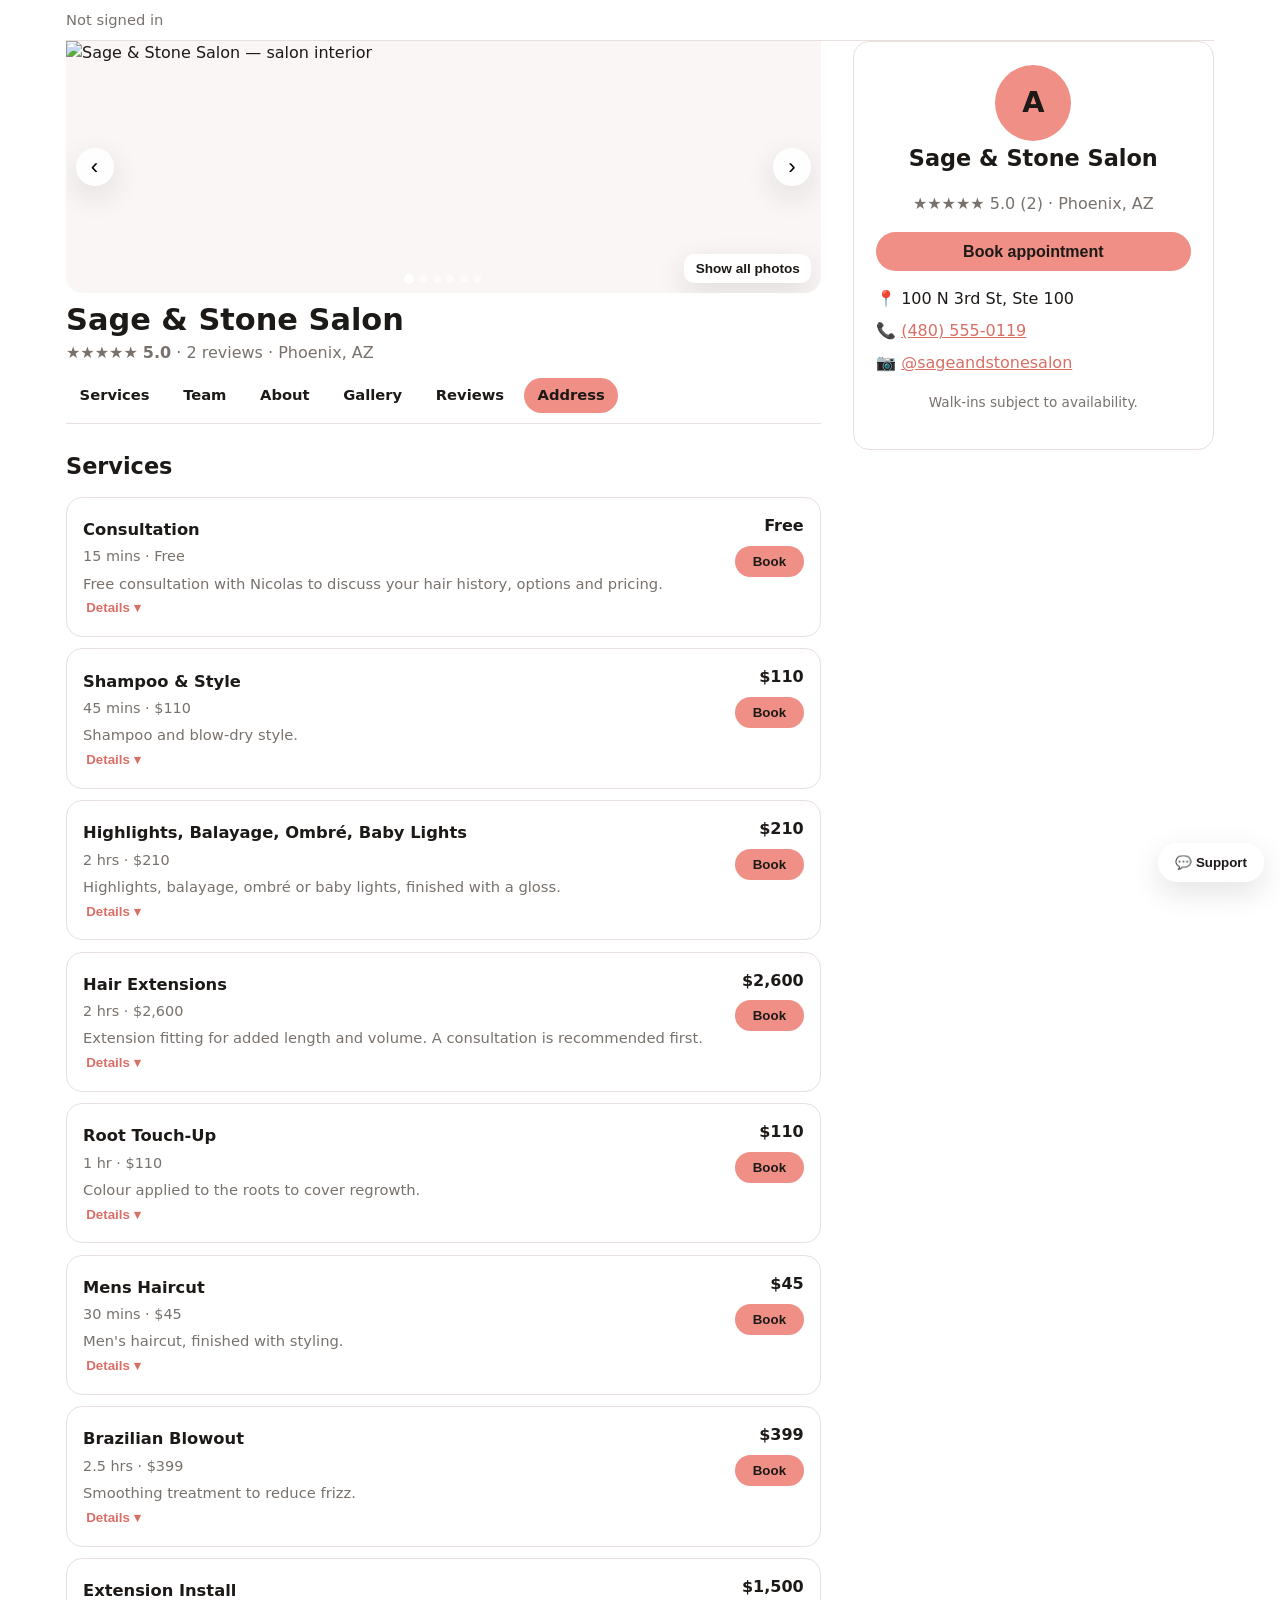
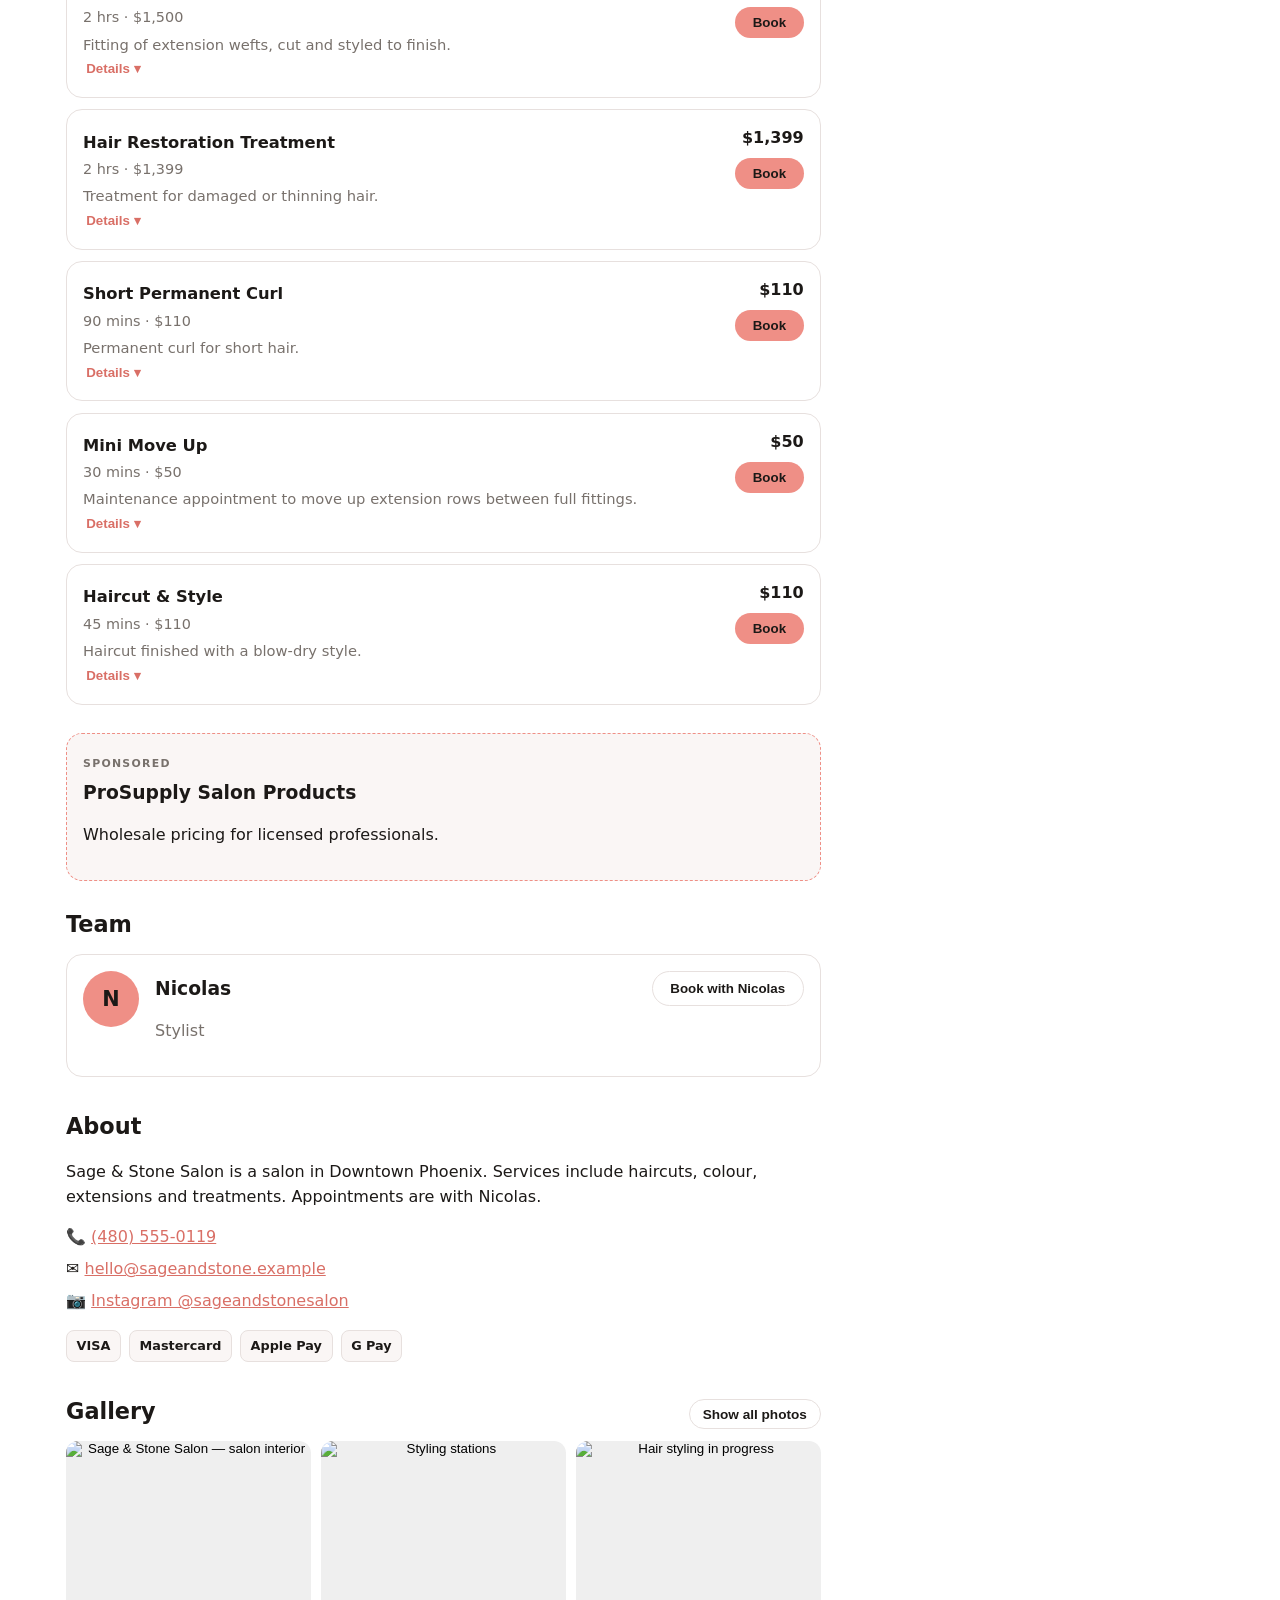
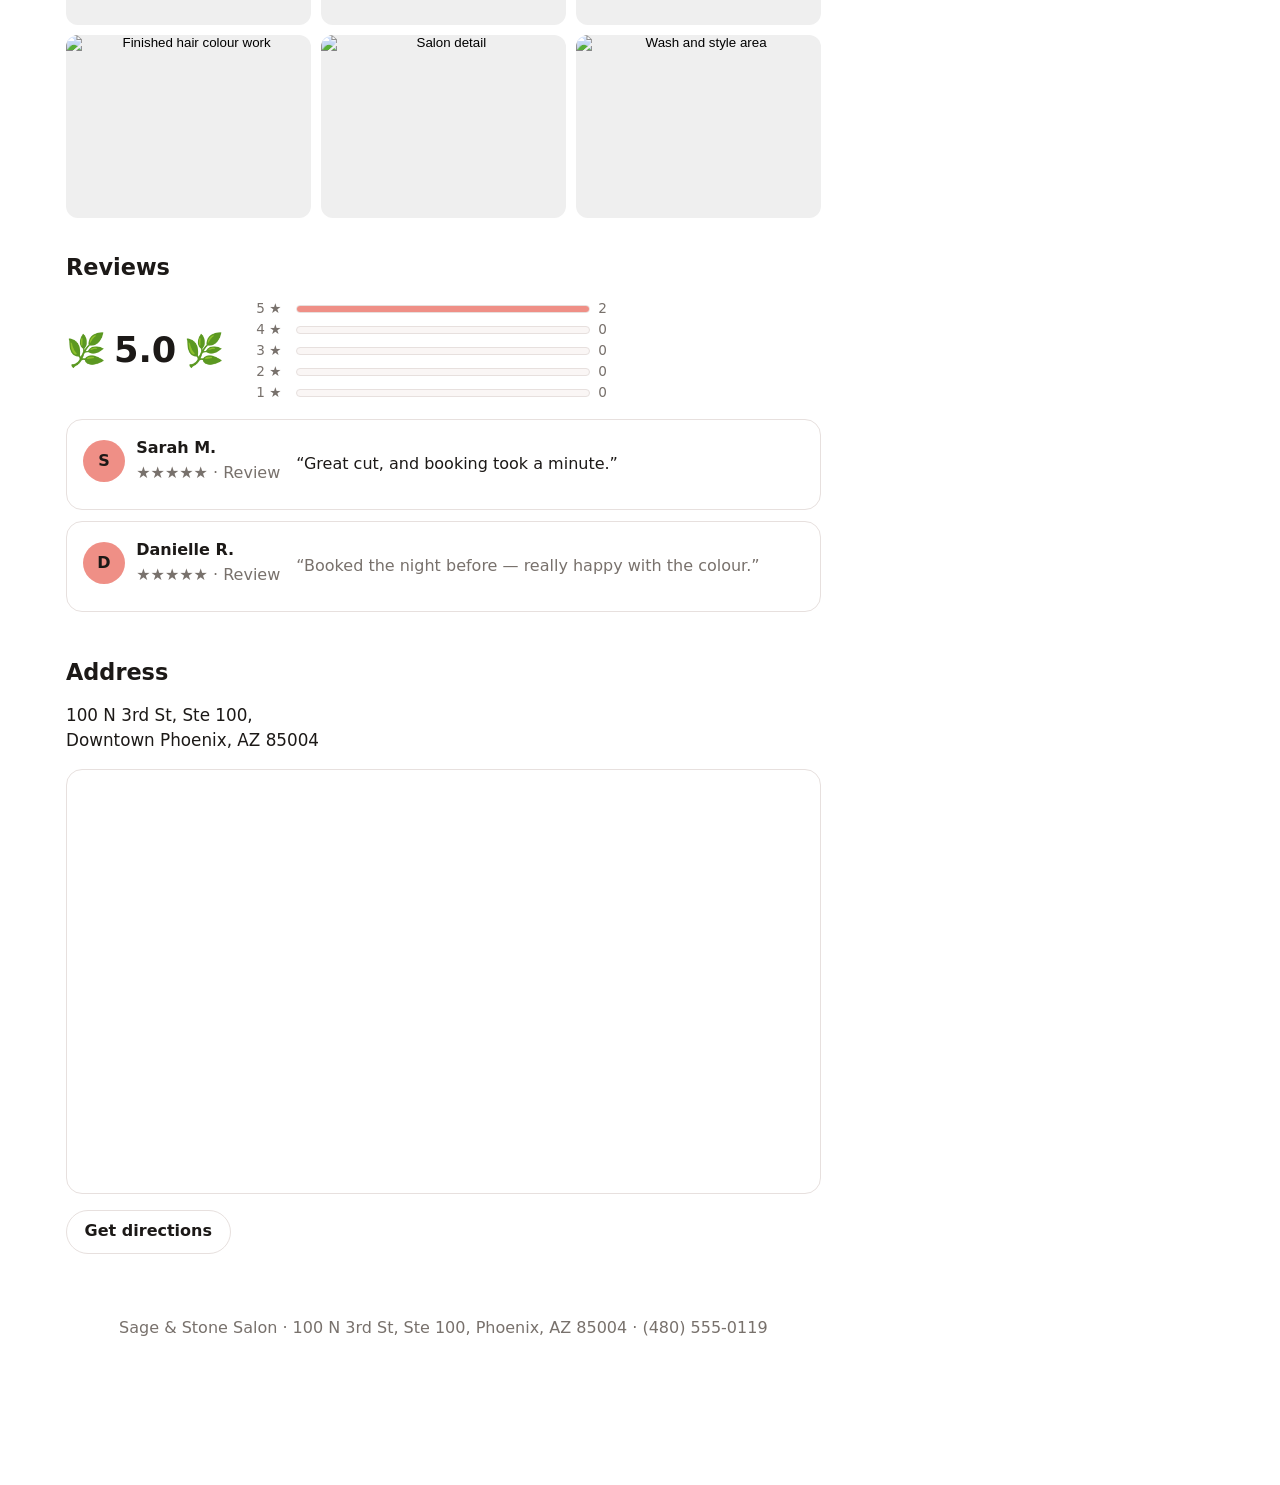
==== index.html @ 540b6f94 "Booking platform demo site (Sage & Stone Salon sample) with test-mode social sign-in" ====
<!doctype html>
<html lang="en">
<head>
<meta charset="utf-8">
<meta name="viewport" content="width=device-width, initial-scale=1, viewport-fit=cover">
<title>Sage &amp; Stone Salon — Book Online</title>
<meta name="description" content="Book an appointment with Sage &amp; Stone Salon in Phoenix, AZ.">
<meta name="theme-color" content="#ef8f86">
<link rel="preconnect" href="https://images.unsplash.com">
<link rel="stylesheet" href="styles.css">
</head>
<body>

<main id="top" class="page">
  <div class="account-bar" id="accountBar" aria-live="polite"><span>Not signed in</span></div>
  <div class="layout">

    <div class="main-col">

      <!-- Photos -->
      <section class="hero" aria-label="Photos">
        <div class="carousel" id="carousel">
          <div class="carousel-track" id="carouselTrack"></div>
          <button type="button" class="carousel-btn prev" id="carPrev" aria-label="Previous photo">‹</button>
          <button type="button" class="carousel-btn next" id="carNext" aria-label="Next photo">›</button>
          <div class="carousel-dots" id="carDots"></div>
          <button type="button" class="btn-photos" id="showAllPhotos">Show all photos</button>
        </div>
        <div class="hero-title-row">
          <div>
            <h1>Sage &amp; Stone Salon</h1>
            <p class="hero-sub">★★★★★ <strong>5.0</strong> · 2 reviews · Phoenix, AZ</p>
          </div>
          <button type="button" class="btn-book hide-md-up" data-book>Book</button>
        </div>
      </section>

      <nav class="section-nav" aria-label="Sections">
        <a href="#services" data-nav>Services</a>
        <a href="#team" data-nav>Team</a>
        <a href="#about" data-nav>About</a>
        <a href="#gallery" data-nav>Gallery</a>
        <a href="#reviews" data-nav>Reviews</a>
        <a href="#address" data-nav>Address</a>
      </nav>

      <!-- Services -->
      <section id="services" class="section">
        <div class="section-head">
          <h2>Services</h2>
          <p id="staffFilterNote" class="muted"></p>
        </div>
        <div id="servicesList" class="services-list"><!-- rendered by app.js --></div>
      </section>

      <aside class="ad-card" aria-label="Advertisement">
        <span class="ad-label">Sponsored</span>
        <div class="ad-body">
          <div>
            <h3>ProSupply Salon Products</h3>
            <p>Wholesale pricing for licensed professionals.</p>
          </div>
        </div>
      </aside>

      <!-- Team -->
      <section id="team" class="section">
        <h2>Team</h2>
        <article class="team-card">
          <div class="avatar" aria-hidden="true">N</div>
          <div class="team-info">
            <h3>Nicolas</h3>
            <p class="muted">Stylist</p>
          </div>
          <button type="button" class="btn-outline" id="bookWithNicolas">Book with Nicolas</button>
        </article>
      </section>

      <!-- About -->
      <section id="about" class="section">
        <h2>About</h2>
        <p>Sage &amp; Stone Salon is a salon in Downtown Phoenix. Services include haircuts, colour, extensions and treatments. Appointments are with Nicolas.</p>
        <ul class="contact-list">
          <li>📞 <a href="tel:+14805550119">(480) 555-0119</a></li>
          <li>✉️ <a href="mailto:hello@sageandstone.example">hello@sageandstone.example</a></li>
          <li>📷 <a href="#" target="_blank" rel="noopener">Instagram @sageandstonesalon</a></li>
        </ul>
        <div class="pay-row" aria-label="Accepted payments">
          <span class="pay-chip">VISA</span><span class="pay-chip">Mastercard</span>
          <span class="pay-chip">Apple Pay</span><span class="pay-chip">G Pay</span>
        </div>
      </section>

      <!-- Gallery -->
      <section id="gallery" class="section">
        <div class="section-head"><h2>Gallery</h2><button type="button" class="btn-outline small" id="showAllPhotos2">Show all photos</button></div>
        <div class="gallery-grid" id="galleryGrid"></div>
      </section>

      <!-- Reviews -->
      <section id="reviews" class="section">
        <h2>Reviews</h2>
        <div class="reviews-head">
          <div class="laurel" aria-label="Rated 5.0 out of 5">
            <span aria-hidden="true">🌿</span><strong>5.0</strong><span aria-hidden="true">🌿</span>
          </div>
          <div class="breakdown" aria-label="Rating breakdown">
            <div class="bar-row"><span>5 ★</span><div class="bar"><i style="width:100%"></i></div><span>2</span></div>
            <div class="bar-row"><span>4 ★</span><div class="bar"><i style="width:0%"></i></div><span>0</span></div>
            <div class="bar-row"><span>3 ★</span><div class="bar"><i style="width:0%"></i></div><span>0</span></div>
            <div class="bar-row"><span>2 ★</span><div class="bar"><i style="width:0%"></i></div><span>0</span></div>
            <div class="bar-row"><span>1 ★</span><div class="bar"><i style="width:0%"></i></div><span>0</span></div>
          </div>
        </div>
        <article class="review-card">
          <div class="review-meta"><span class="avatar small" aria-hidden="true">S</span><div><strong>Sarah M.</strong><p class="muted">★★★★★ · Review</p></div></div>
          <p>“Great cut, and booking took a minute.”</p>
        </article>
        <article class="review-card">
          <div class="review-meta"><span class="avatar small" aria-hidden="true">D</span><div><strong>Danielle R.</strong><p class="muted">★★★★★ · Review</p></div></div>
          <p class="muted">“Booked the night before — really happy with the colour.”</p>
        </article>
      </section>

      <!-- Address -->
      <section id="address" class="section">
        <h2>Address</h2>
        <address>100 N 3rd St, Ste 100,<br>Downtown Phoenix, AZ 85004</address>
        <div class="map-wrap">
          <iframe title="Map — Sage &amp; Stone Salon" loading="lazy" referrerpolicy="no-referrer-when-downgrade"
            src="https://www.google.com/maps?q=100%20N%203rd%20St%2C%20Ste%20100%2C%20Phoenix%2C%20AZ%2085004&output=embed"></iframe>
        </div>
        <a class="btn-outline" target="_blank" rel="noopener"
           href="https://www.google.com/maps/dir/?api=1&destination=100+N+3rd+St+Ste+100+Phoenix+AZ+85004">Get directions</a>
      </section>

      <footer class="footer">
        <p class="muted">Sage &amp; Stone Salon · 100 N 3rd St, Ste 100, Phoenix, AZ 85004 · (480) 555-0119</p>
      </footer>
    </div>

    <!-- Sidebar (desktop) -->
    <aside class="profile-card" aria-label="Business details">
      <div class="avatar large" aria-hidden="true">A</div>
      <h2>Sage &amp; Stone Salon</h2>
      <p class="muted">★★★★★ 5.0 (2) · Phoenix, AZ</p>
      <button type="button" class="btn-book block" data-book>Book appointment</button>
      <ul class="profile-meta">
        <li>📍 100 N 3rd St, Ste 100</li>
        <li>📞 <a href="tel:+14805550119">(480) 555-0119</a></li>
        <li>📷 <a href="#" target="_blank" rel="noopener">@sageandstonesalon</a></li>
      </ul>
      <p class="muted small">Walk-ins subject to availability.</p>
    </aside>
  </div>
</main>

<button type="button" class="book-pill" data-book>Book appointment</button>

<button type="button" id="supportDock" class="support-dock" aria-haspopup="dialog">💬 Support</button>

<!-- Gallery modal -->
<div id="galleryModal" class="modal" hidden role="dialog" aria-modal="true" aria-label="All photos">
  <div class="modal-card wide">
    <button type="button" class="modal-close" data-close-gallery aria-label="Close">×</button>
    <h2>All photos</h2>
    <div class="gallery-grid modal-grid" id="modalGalleryGrid"></div>
  </div>
</div>

<!-- Support modal -->
<div id="supportModal" class="modal" hidden role="dialog" aria-modal="true" aria-label="Support">
  <div class="modal-card">
    <button type="button" class="modal-close" data-close-support aria-label="Close">×</button>
    <h2>Support</h2>
    <p class="muted">Questions about a booking? Send a message or call the salon.</p>
    <div class="support-chat" id="supportChat" aria-live="polite">
      <div class="chat-bubble agent">Hi — how can we help?</div>
    </div>
    <div class="support-actions">
      <button type="button" class="btn-outline small" data-support-q="I need help with my booking">Help with my booking</button>
      <button type="button" class="btn-outline small" data-support-q="I need to reschedule">Reschedule</button>
      <a class="btn-book small" href="tel:+14805550119">📞 Call (480) 555-0119</a>
    </div>
    <form id="supportForm" class="support-form">
      <label class="sr-only" for="supportInput">Type your question</label>
      <input id="supportInput" type="text" placeholder="Type your question…" aria-label="Type your question" autocomplete="off">
      <button class="btn-book" type="submit">Send</button>
    </form>
  </div>
</div>

<!-- Booking drawer -->
<div id="drawerOverlay" class="overlay" hidden></div>
<aside id="bookingDrawer" class="drawer" hidden role="dialog" aria-modal="true" aria-label="Book an appointment">
  <div class="drawer-head">
    <h2>Book appointment</h2>
    <button type="button" class="modal-close" id="drawerClose" aria-label="Close booking">×</button>
  </div>

  <div id="bookingFormView">
    <div class="confirm-box">
      <div><span class="muted small">Service</span><p><strong id="bkServiceName">—</strong><br><span class="muted" id="bkServiceMeta">—</span></p></div>
      <div><span class="muted small">With</span><p><span class="avatar tiny" aria-hidden="true">N</span> <strong>Nicolas</strong></p></div>
    </div>

    <label class="field-label" for="bufferSelect">Buffer after appointment</label>
    <select id="bufferSelect" class="field"><option value="15">15 min buffer</option><option value="30">30 min buffer</option></select>

    <p class="field-label" id="dayChipsLabel">Pick a day</p>
    <div id="dayChips" class="day-chips" role="group" aria-labelledby="dayChipsLabel"></div>

    <p class="field-label" id="slotGridLabel">Available times <span class="muted" id="slotHint"></span></p>
    <div id="slotGrid" class="slot-grid" role="group" aria-labelledby="slotGridLabel"></div>
    <p id="slotSummary" class="slot-summary muted" aria-live="polite"></p>

    <div class="social-box">
      <p class="field-label">Confirm your details <span class="req">*</span></p>
      <div class="social-row">
        <button type="button" class="btn-social" data-social="Instagram" aria-pressed="false">📷 Continue with Instagram</button>
        <button type="button" class="btn-social" data-social="TikTok" aria-pressed="false">♪ Continue with TikTok</button>
        <button type="button" class="btn-social" data-social="Google" aria-pressed="false">G Continue with Google</button>
      </div>
      <p id="socialStatus" class="muted small" aria-live="polite">Sign in with one of the above, or enter your name and phone below.</p>
    </div>

    <label class="field-label" for="guestName">Guest name</label>
    <input id="guestName" class="field" type="text" placeholder="Your name" autocomplete="name">
    <label class="field-label" for="guestPhone">Phone</label>
    <input id="guestPhone" class="field" type="tel" placeholder="(480) 555-0100" autocomplete="tel">

    <p id="bookingError" class="error" role="alert" aria-live="assertive" hidden></p>
    <button type="button" id="confirmBookingBtn" class="btn-book block large">Confirm booking</button>
    <p class="muted small center">No payment is taken online.</p>
  </div>

  <div id="bookingDoneView" hidden>
    <div class="done-check" aria-hidden="true">✓</div>
    <h3>Booked</h3>
    <p id="doneSummary"></p>
    <a class="btn-book block" href="#" target="_blank" rel="noopener">Follow @sageandstonesalon on Instagram</a>
    <aside class="ad-card compact">
      <span class="ad-label">Sponsored</span>
      <p class="muted">10% off haircare products in store when you show this confirmation.</p>
    </aside>
    <button type="button" class="btn-outline block" id="doneCloseBtn">Done</button>
  </div>
</aside>

<script src="app.js"></script>
</body>
</html>
---- styles.css ----
/* Booking page styles.
   --brand-accent sets the business's brand colour. */
:root{
  --brand-accent:#ef8f86;
  --brand-accent-dark:#d96f66;
  --bg:#ffffff; --surface:#ffffff; --surface-2:#faf6f5;
  --text:#1c1917; --muted:#78716c; --border:#e7e0de;
  --shadow:0 10px 30px rgba(28,25,23,.12);
  --radius:16px;
  color-scheme:light;
}
@media (prefers-color-scheme:dark){
  :root{
    --bg:#171412; --surface:#211d1a; --surface-2:#292422;
    --text:#f5f0ee; --muted:#a8a09c; --border:#3a332f;
    --shadow:0 10px 30px rgba(0,0,0,.45);
    color-scheme:dark;
  }
}
*{box-sizing:border-box}
html{scroll-behavior:smooth}
body{margin:0;font-family:system-ui,-apple-system,"Segoe UI",Roboto,sans-serif;background:var(--bg);color:var(--text);line-height:1.55;-webkit-font-smoothing:antialiased}
a{color:var(--brand-accent-dark)}
img{display:block;max-width:100%}
h1{font-size:1.9rem;line-height:1.15;margin:.6rem 0 .2rem}
h2{font-size:1.4rem;margin:0 0 .8rem}
h3{margin:.2rem 0}
.muted{color:var(--muted)} .small{font-size:.85rem} .center{text-align:center}
.sr-only{position:absolute;width:1px;height:1px;overflow:hidden;clip:rect(0 0 0 0)}
@media(max-width:640px){.hide-sm{display:none}}

/* Layout */
.page{max-width:1180px;margin:auto;padding:0 1rem 7rem}
.layout{display:grid;grid-template-columns:1fr;gap:2rem}
@media(min-width:960px){.layout{grid-template-columns:repeat(12,1fr)}.main-col{grid-column:span 8}.profile-card{grid-column:span 4}}

/* Hero / carousel */
.carousel{position:relative;border-radius:0 0 var(--radius) var(--radius);overflow:hidden;aspect-ratio:3/1;background:var(--surface-2);min-height:180px}
.carousel-track{display:flex;height:100%;transition:transform .35s ease}
.carousel-slide{min-width:100%;height:100%}
.carousel-slide img{width:100%;height:100%;object-fit:cover}
.carousel-btn{position:absolute;top:50%;transform:translateY(-50%);width:38px;height:38px;border-radius:50%;border:0;background:rgba(255,255,255,.92);font-size:1.4rem;cursor:pointer;box-shadow:var(--shadow)}
.carousel-btn.prev{left:.6rem}.carousel-btn.next{right:.6rem}
.carousel-dots{position:absolute;left:50%;bottom:.6rem;transform:translateX(-50%);display:flex;gap:.35rem}
.carousel-dots button{width:8px;height:8px;border-radius:50%;border:0;background:rgba(255,255,255,.6);padding:0;cursor:pointer}
.carousel-dots button.active{background:#fff;transform:scale(1.25)}
.btn-photos{position:absolute;right:.6rem;bottom:.6rem;background:#fff;color:#1c1917;border:0;border-radius:10px;padding:.45rem .7rem;font-weight:600;cursor:pointer;box-shadow:var(--shadow);font-size:.85rem}
.hero-title-row{display:flex;justify-content:space-between;gap:1rem;align-items:flex-start}
.hero-sub{margin:.15rem 0;color:var(--muted)}

/* Buttons */
.btn-book{background:var(--brand-accent);color:#1c1917;border:0;border-radius:999px;padding:.65rem 1.4rem;font-weight:700;cursor:pointer;font-size:1rem;text-decoration:none;display:inline-block;text-align:center}
.btn-book:hover{background:var(--brand-accent-dark);color:#fff}
.btn-book.block{display:block;width:100%}.btn-book.large{padding:.9rem;font-size:1.05rem}.btn-book.small{padding:.5rem .9rem;font-size:.9rem}
.btn-outline{background:transparent;color:var(--text);border:1.5px solid var(--border);border-radius:999px;padding:.55rem 1.1rem;font-weight:600;cursor:pointer;text-decoration:none;display:inline-block;text-align:center}
.btn-outline.small{padding:.4rem .8rem;font-size:.85rem}.btn-outline.block{display:block;width:100%}
.book-pill{position:fixed;left:50%;bottom:18px;transform:translateX(-50%);z-index:55;background:var(--brand-accent);color:#1c1917;border:0;border-radius:999px;padding:.85rem 3.2rem;font-weight:800;font-size:1.05rem;box-shadow:var(--shadow);cursor:pointer}
@media(min-width:960px){.book-pill,.hide-md-up{display:none}}

/* Sticky nav */
.section-nav{position:sticky;top:0;z-index:40;display:flex;gap:.4rem;overflow-x:auto;background:var(--bg);padding:.6rem 0;border-bottom:1px solid var(--border);scrollbar-width:none}

.section-nav a{flex:0 0 auto;text-decoration:none;color:var(--text);padding:.4rem .85rem;border-radius:999px;font-weight:600;font-size:.92rem}
.section-nav a.active{background:var(--brand-accent);color:#1c1917}

/* Sections */
.section{padding:1.6rem 0 .4rem;scroll-margin-top:64px}

.section-head{display:flex;justify-content:space-between;align-items:baseline;gap:1rem}

/* Services */
.services-list{display:grid;gap:.7rem}
.service-card{display:flex;gap:1rem;justify-content:space-between;border:1px solid var(--border);background:var(--surface);border-radius:var(--radius);padding:1rem}
.service-card h3{font-size:1.02rem;text-transform:capitalize}
.service-meta{color:var(--muted);font-size:.9rem;margin:.1rem 0}
.service-desc{color:var(--muted);font-size:.92rem;margin:.3rem 0 0;display:-webkit-box;-webkit-line-clamp:2;-webkit-box-orient:vertical;overflow:hidden}
.service-card.open .service-desc{-webkit-line-clamp:unset}
.service-side{display:flex;flex-direction:column;align-items:flex-end;gap:.45rem;flex:0 0 auto}
.service-price{font-weight:800}
.btn-details{background:none;border:0;color:var(--brand-accent-dark);font-weight:700;cursor:pointer;padding:.2rem}
.btn-service-book{background:var(--brand-accent);border:0;color:#1c1917;font-weight:700;border-radius:999px;padding:.5rem 1.1rem;cursor:pointer}

/* Ads */
.ad-card{border:1.5px dashed var(--brand-accent);background:var(--surface-2);border-radius:var(--radius);padding:1rem;margin-top:1.4rem}
.ad-card.compact{margin-top:1rem;text-align:left}
.ad-label{font-size:.68rem;letter-spacing:.12em;text-transform:uppercase;color:var(--muted);font-weight:700}
.ad-body{display:flex;gap:1rem;align-items:center}
.ad-icon{font-size:2rem}.ad-cta{font-weight:700;white-space:nowrap}

/* Team / profile */
.team-card,.review-card{border:1px solid var(--border);background:var(--surface);border-radius:var(--radius);padding:1rem;display:flex;gap:1rem;align-items:flex-start;flex-wrap:wrap}
.team-info{flex:1;min-width:200px}
.avatar{width:56px;height:56px;border-radius:50%;background:var(--brand-accent);color:#1c1917;font-weight:800;display:inline-flex;align-items:center;justify-content:center;font-size:1.3rem;flex:0 0 auto}
.avatar.large{width:76px;height:76px;font-size:1.8rem}.avatar.small{width:42px;height:42px;font-size:1rem}.avatar.tiny{width:26px;height:26px;font-size:.8rem;vertical-align:middle}
.profile-card{display:none}
@media(min-width:960px){.profile-card{display:block;position:sticky;top:24px;align-self:start;border:1px solid var(--border);background:var(--surface);border-radius:var(--radius);padding:1.4rem;text-align:center;height:fit-content}
.profile-card .avatar{margin:auto}.profile-meta{list-style:none;padding:0;text-align:left;display:grid;gap:.45rem}}

/* About / gallery / reviews / address */
.contact-list{list-style:none;padding:0;display:grid;gap:.45rem}
.pay-row{display:flex;gap:.5rem;flex-wrap:wrap;margin-top:1rem}
.pay-chip{border:1px solid var(--border);border-radius:8px;padding:.3rem .6rem;font-size:.8rem;font-weight:700;background:var(--surface-2)}
.gallery-grid{display:grid;grid-template-columns:repeat(2,1fr);gap:.6rem}
@media(min-width:700px){.gallery-grid{grid-template-columns:repeat(3,1fr)}}
.gallery-grid button{border:0;padding:0;border-radius:12px;overflow:hidden;cursor:pointer;aspect-ratio:4/3}
.gallery-grid img{width:100%;height:100%;object-fit:cover}
.reviews-head{display:flex;gap:2rem;align-items:center;flex-wrap:wrap;margin-bottom:1rem}
.laurel{font-size:2rem;display:flex;gap:.5rem;align-items:center}.laurel strong{font-size:2.2rem}
.breakdown{min-width:240px;flex:1;max-width:360px}
.bar-row{display:grid;grid-template-columns:32px 1fr 18px;gap:.5rem;align-items:center;font-size:.85rem;color:var(--muted)}
.bar{height:8px;background:var(--surface-2);border:1px solid var(--border);border-radius:99px;overflow:hidden}
.bar i{display:block;height:100%;background:var(--brand-accent)}
.review-card{margin-bottom:.7rem}.review-meta{display:flex;gap:.7rem;align-items:center}.review-meta p{margin:0}
address{font-style:normal;font-size:1.05rem;line-height:1.5}
.map-wrap{border-radius:var(--radius);overflow:hidden;border:1px solid var(--border);margin:1rem 0;aspect-ratio:16/9}
.map-wrap iframe{width:100%;height:100%;border:0}
.footer{padding:2.5rem 0 1rem;text-align:center}

/* Support dock */
.support-dock{position:fixed;right:16px;bottom:18px;z-index:56;background:rgba(255,255,255,.75);backdrop-filter:blur(12px);color:#1c1917;border:1px solid rgba(255,255,255,.7);box-shadow:var(--shadow);border-radius:999px;padding:.7rem 1rem;font-weight:700;cursor:pointer}
@media(prefers-color-scheme:dark){.support-dock{background:rgba(33,29,26,.8);color:#f5f0ee}}
@media(max-width:959px){.support-dock{bottom:86px}}

/* Modals */
.modal{position:fixed;inset:0;z-index:80;background:rgba(0,0,0,.55);display:flex;align-items:flex-end;justify-content:center;padding:0}
@media(min-width:700px){.modal{align-items:center;padding:1rem}}
.modal[hidden]{display:none}
.modal-card{background:var(--surface);color:var(--text);width:100%;max-width:520px;max-height:88vh;overflow:auto;border-radius:20px 20px 0 0;padding:1.4rem;position:relative}
@media(min-width:700px){.modal-card{border-radius:20px}.modal-card.wide{max-width:860px}}
.modal-close{position:absolute;right:.8rem;top:.8rem;width:36px;height:36px;border-radius:50%;border:0;background:var(--surface-2);font-size:1.3rem;cursor:pointer;color:var(--text)}
.support-chat{display:grid;gap:.5rem;margin:1rem 0}
.chat-bubble{background:var(--surface-2);border:1px solid var(--border);border-radius:14px;padding:.6rem .8rem;max-width:90%}
.chat-bubble.user{justify-self:end;background:var(--brand-accent);color:#1c1917;border-color:transparent}
.support-actions{display:flex;gap:.5rem;flex-wrap:wrap;align-items:center}
.support-form{display:flex;gap:.5rem;margin-top:1rem}
.support-form input{flex:1;border:1px solid var(--border);border-radius:999px;padding:.6rem .9rem;background:var(--surface);color:var(--text);min-width:0}

/* Drawer */
.overlay{position:fixed;inset:0;background:rgba(0,0,0,.5);z-index:70}
.overlay[hidden]{display:none}
.drawer{position:fixed;top:0;right:0;height:100dvh;width:min(480px,100vw);background:var(--surface);color:var(--text);z-index:75;box-shadow:var(--shadow);overflow-y:auto;padding:1.2rem;animation:slideIn .22s ease}
.drawer[hidden]{display:none}
@keyframes slideIn{from{transform:translateX(40px);opacity:.4}to{transform:none;opacity:1}}
.drawer-head{display:flex;justify-content:space-between;align-items:center}
.confirm-box{display:grid;grid-template-columns:1fr 1fr;gap:1rem;background:var(--surface-2);border:1px solid var(--border);border-radius:var(--radius);padding:1rem;margin:1rem 0}
.confirm-box p{margin:.2rem 0}
.field-label{display:block;font-weight:700;margin:1rem 0 .4rem;font-size:.93rem}
.field{width:100%;border:1px solid var(--border);border-radius:12px;padding:.65rem .8rem;background:var(--surface);color:var(--text);font-size:1rem}
.day-chips{display:flex;gap:.45rem;overflow-x:auto;padding-bottom:.3rem}
.day-chip{flex:0 0 auto;border:1.5px solid var(--border);background:var(--surface);color:var(--text);border-radius:12px;padding:.5rem .7rem;cursor:pointer;text-align:center;font-size:.85rem}
.day-chip.selected{border-color:var(--brand-accent);background:var(--brand-accent);color:#1c1917;font-weight:700}
.slot-grid{display:grid;grid-template-columns:repeat(4,1fr);gap:.45rem}
.slot{border:1.5px solid var(--border);background:var(--surface);color:var(--text);border-radius:10px;padding:.5rem .2rem;cursor:pointer;font-size:.88rem}
.slot.selected{background:var(--brand-accent);border-color:var(--brand-accent);color:#1c1917;font-weight:800}
.slot:disabled{opacity:.35;cursor:not-allowed;text-decoration:line-through}
.slot-summary{margin-top:.6rem}
.social-box{border:1px solid var(--border);border-radius:var(--radius);padding:0 1rem 1rem;margin-top:1rem;background:var(--surface-2)}
.req{color:#dc2626;font-size:.8rem}
.social-row{display:grid;gap:.5rem}
.btn-social{border:1.5px solid var(--border);background:var(--surface);color:var(--text);border-radius:999px;padding:.65rem;font-weight:700;cursor:pointer}
.btn-social.verified{border-color:#16a34a;color:#16a34a}
.error{color:#dc2626;font-weight:600}
.done-check{width:64px;height:64px;border-radius:50%;background:#16a34a;color:#fff;font-size:2rem;display:flex;align-items:center;justify-content:center;margin:1rem auto}
#bookingDoneView{text-align:center}

/* Account bar + test sign-in page */
.account-bar{display:flex;justify-content:space-between;align-items:center;gap:1rem;padding:.55rem 0;border-bottom:1px solid var(--border);font-size:.92rem;color:var(--muted)}
.test-wrap{max-width:460px;margin:3rem auto;padding:0 1rem}
.test-card{border:1px solid var(--border);border-radius:var(--radius);padding:1.4rem;background:var(--surface)}
.test-actions{display:flex;gap:.6rem;margin-top:1.2rem}
.test-actions .btn-book{flex:1}
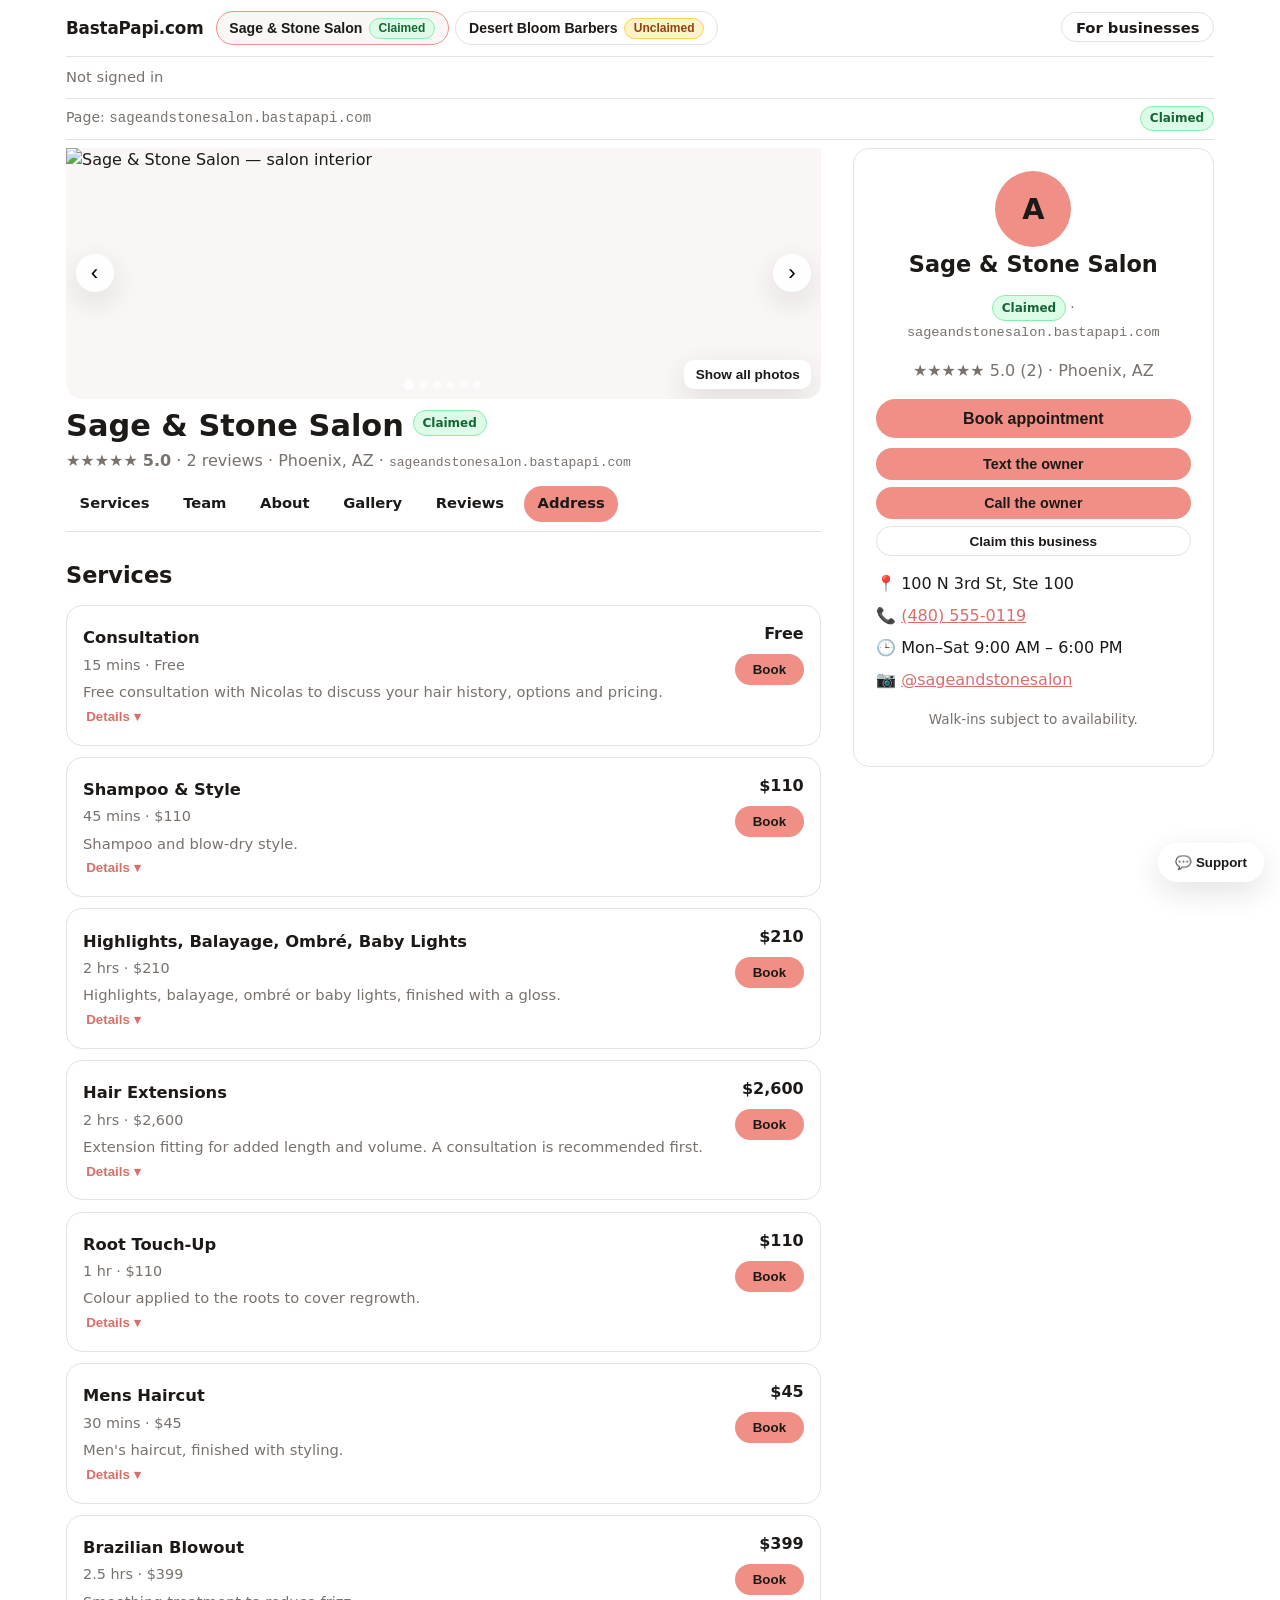
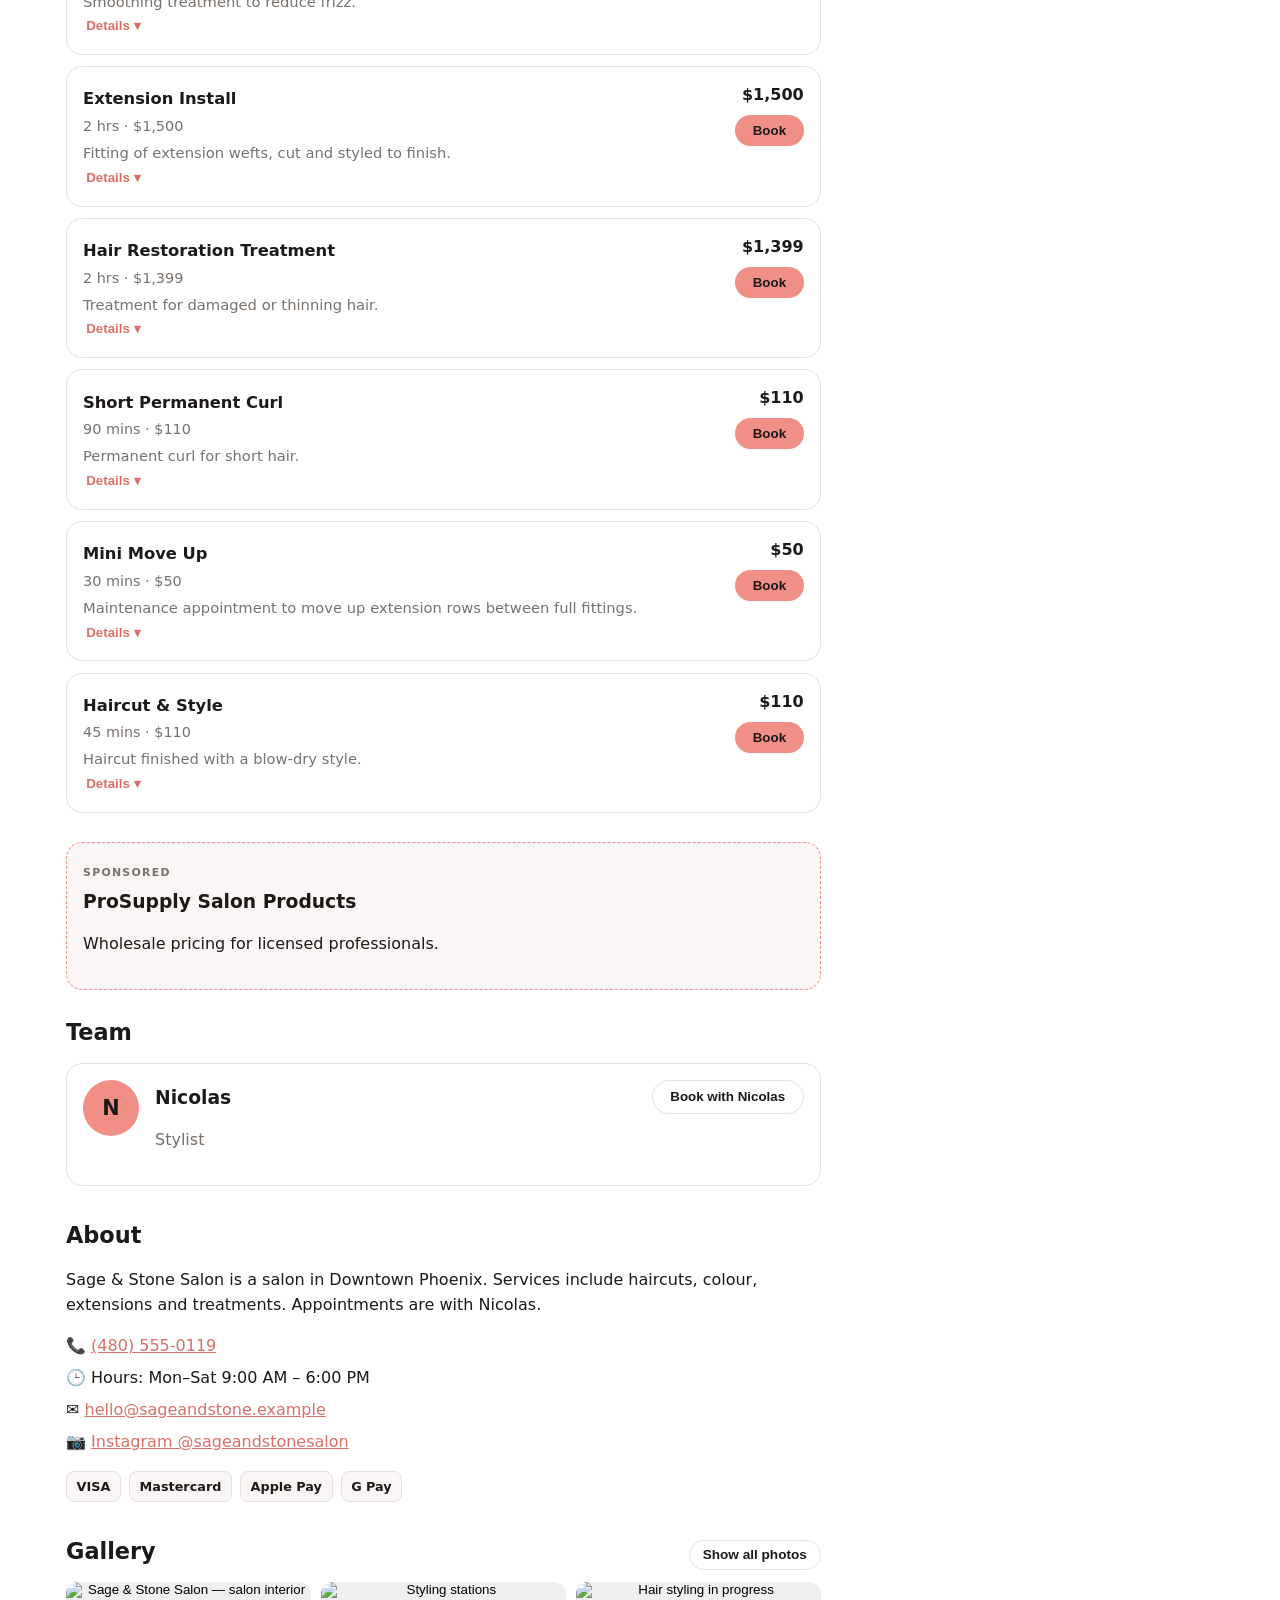
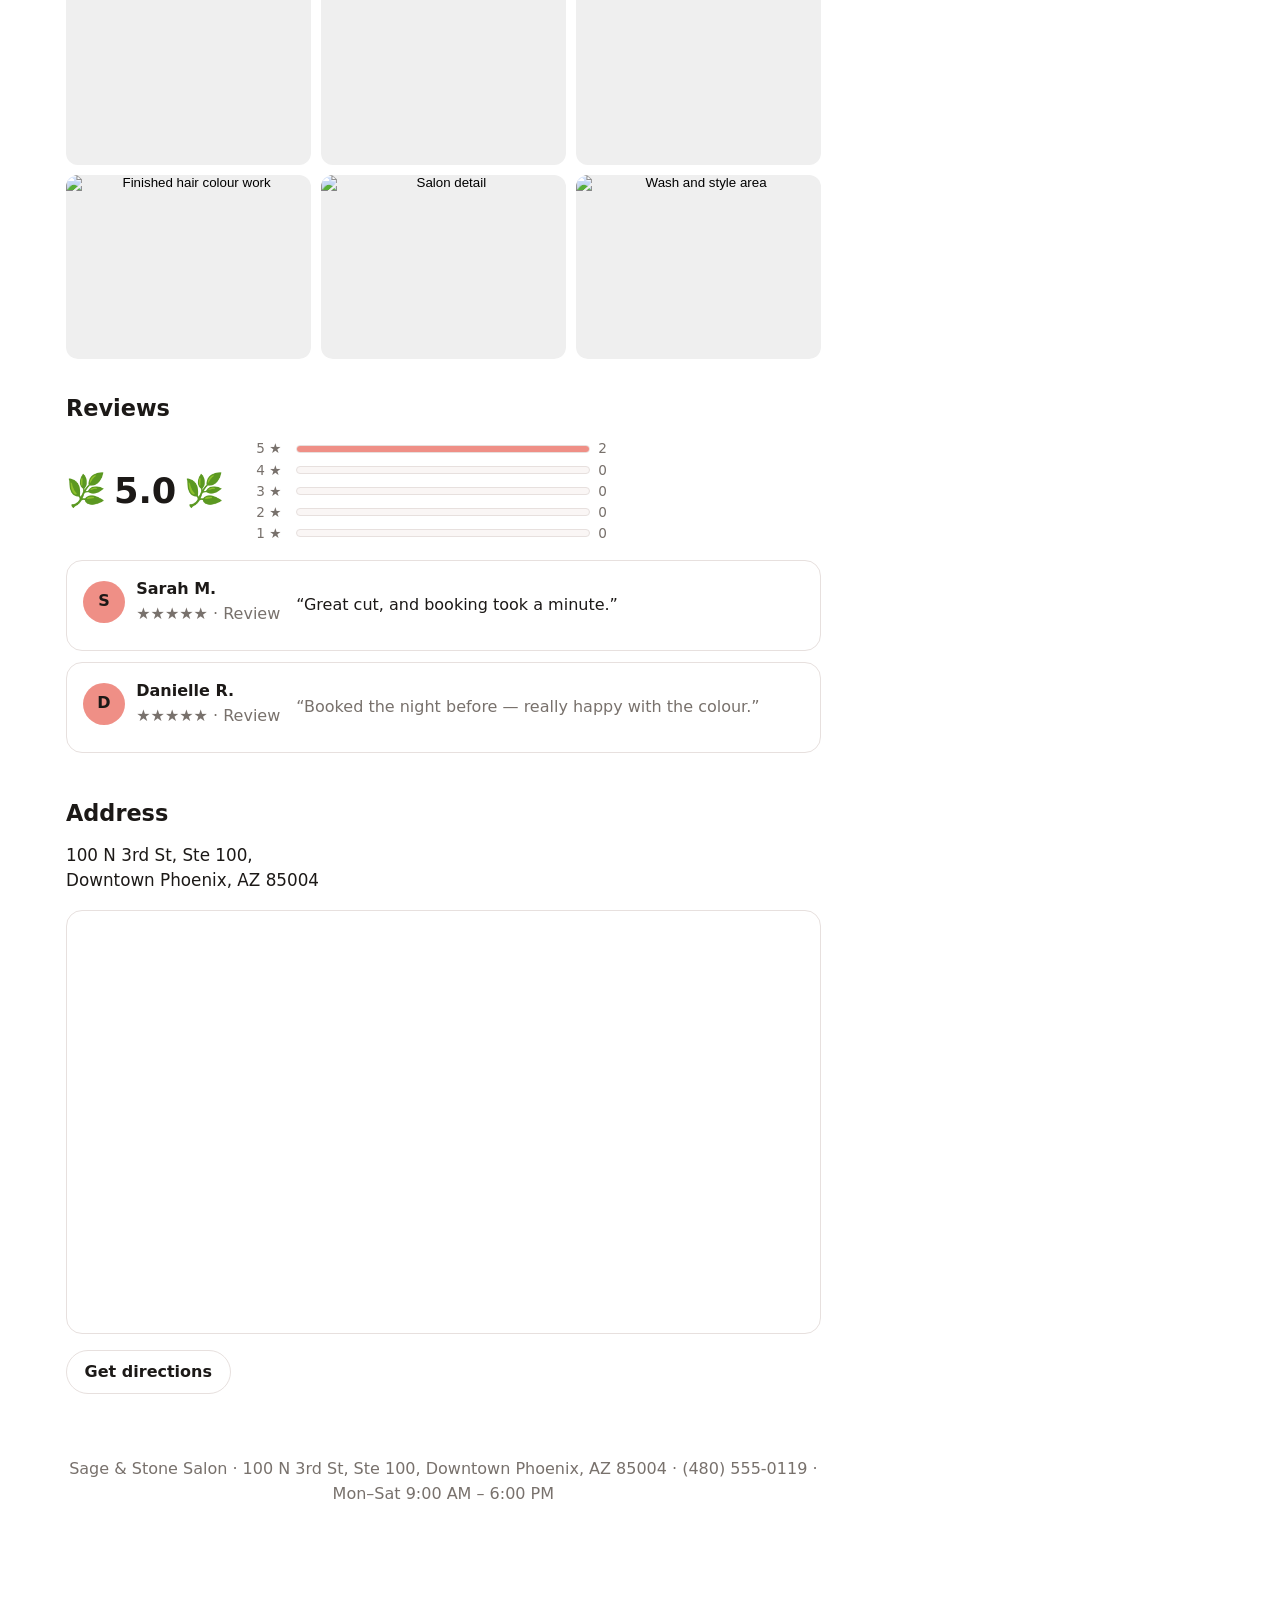
==== commit 4c909222: "Add provider sign-in (test mode), unclaimed business profile with claim flow, simulated text/call ow" ====
--- a/index.html
+++ b/index.html
@@ -3,8 +3,8 @@
 <head>
 <meta charset="utf-8">
 <meta name="viewport" content="width=device-width, initial-scale=1, viewport-fit=cover">
-<title>Sage &amp; Stone Salon — Book Online</title>
-<meta name="description" content="Book an appointment with Sage &amp; Stone Salon in Phoenix, AZ.">
+<title>Sage &amp; Stone Salon — BastaPapi</title>
+<meta name="description" content="Book an appointment with Sage &amp; Stone Salon in Phoenix, AZ on BastaPapi.com.">
 <meta name="theme-color" content="#ef8f86">
 <link rel="preconnect" href="https://images.unsplash.com">
 <link rel="stylesheet" href="styles.css">
@@ -12,7 +12,90 @@
 <body>
 
 <main id="top" class="page">
+  <header class="site-header" aria-label="Platform navigation">
+    <div class="site-brand-row">
+      <span class="platform-name">BastaPapi.com</span>
+      <div class="profile-switcher" role="group" aria-label="Sample business profiles">
+        <button type="button" class="profile-tab active" id="switchSageBtn" data-switch-business="sageandstonesalon">
+          Sage &amp; Stone Salon <span id="sageTabBadge" class="badge claimed">Claimed</span>
+        </button>
+        <button type="button" class="profile-tab" id="switchDesertBtn" data-switch-business="desertbloombarbers">
+          Desert Bloom Barbers <span id="desertTabBadge" class="badge unclaimed">Unclaimed</span>
+        </button>
+      </div>
+    </div>
+    <div class="header-links">
+      <a href="#providerDashboard" class="for-businesses-link" id="forBusinessesLink">For businesses</a>
+    </div>
+  </header>
+
   <div class="account-bar" id="accountBar" aria-live="polite"><span>Not signed in</span></div>
+
+  <div class="subdomain-bar" id="subdomainBar">
+    <span>Page: <code id="pageSubdomain">sageandstonesalon.bastapapi.com</code></span>
+    <span id="claimStatusBadge" class="badge claimed">Claimed</span>
+  </div>
+
+  <!-- Provider login & dashboard panel (Part 1 & Part 2) -->
+  <section id="providerDashboard" class="provider-panel" hidden aria-label="For businesses">
+    <div class="provider-panel-head">
+      <h2>For businesses</h2>
+      <button type="button" class="btn-outline small" id="closeProviderDashboardBtn">Close</button>
+    </div>
+
+    <div id="providerSignInView">
+      <p class="muted small">Provider sign-in uses test mode via <code>auth-test.html</code>. Provider accounts are stored in <code>localStorage</code> separately from customer accounts. No passwords are requested or stored.</p>
+      <p id="providerClaimPrompt" class="claim-prompt" hidden>Sign in as a provider to claim <strong id="providerClaimTargetName">Desert Bloom Barbers</strong> (<code id="providerClaimTargetSlug">desertbloombarbers.bastapapi.com</code>).</p>
+      <div class="social-row provider-social-row">
+        <button type="button" class="btn-social" data-provider-social="Google">G Continue with Google</button>
+        <button type="button" class="btn-social" data-provider-social="Instagram">📷 Continue with Instagram</button>
+        <button type="button" class="btn-social" data-provider-social="TikTok">♪ Continue with TikTok</button>
+      </div>
+    </div>
+
+    <div id="providerAccountView" hidden>
+      <div class="provider-account-bar">
+        <span id="providerStatusText"></span>
+        <button type="button" class="btn-outline small" id="providerSignOutBtn">Sign out</button>
+      </div>
+
+      <div id="claimConfirmBox" class="claim-confirm-box" hidden>
+        <p id="claimConfirmText">Confirm that you are claiming <strong>Desert Bloom Barbers</strong> (<code>desertbloombarbers.bastapapi.com</code>) under this provider account.</p>
+        <div class="claim-confirm-actions">
+          <button type="button" class="btn-book small" id="confirmClaimBtn">Confirm claim</button>
+          <button type="button" class="btn-outline small" id="cancelClaimBtn">Cancel</button>
+        </div>
+      </div>
+
+      <div id="providerBusinessSummary" class="provider-biz-summary"></div>
+
+      <form id="providerBusinessForm" class="provider-biz-form">
+        <label class="field-label" for="providerBizSelect">Business profile to edit</label>
+        <select id="providerBizSelect" class="field">
+          <option value="desertbloombarbers">Desert Bloom Barbers (desertbloombarbers.bastapapi.com)</option>
+          <option value="sageandstonesalon">Sage &amp; Stone Salon (sageandstonesalon.bastapapi.com)</option>
+        </select>
+
+        <label class="field-label" for="providerBizName">Business name</label>
+        <input id="providerBizName" class="field" type="text" autocomplete="organization">
+
+        <label class="field-label" for="providerBizPhone">Public phone number</label>
+        <input id="providerBizPhone" class="field" type="tel" autocomplete="tel">
+
+        <label class="field-label" for="providerBizHours">Hours</label>
+        <input id="providerBizHours" class="field" type="text" placeholder="Mon–Sat 9:00 AM – 6:00 PM">
+
+        <div class="provider-form-actions">
+          <button type="submit" class="btn-book small" id="providerSaveBtn">Save business details</button>
+          <span id="providerSaveStatus" class="muted small" aria-live="polite"></span>
+        </div>
+      </form>
+    </div>
+  </section>
+
+  <!-- Customer notification banner when a previously unclaimed business gets claimed -->
+  <div id="claimNotifyBanner" class="notify-banner" role="status" aria-live="polite" hidden></div>
+
   <div class="layout">
 
     <div class="main-col">
@@ -28,10 +111,24 @@
         </div>
         <div class="hero-title-row">
           <div>
-            <h1>Sage &amp; Stone Salon</h1>
-            <p class="hero-sub">★★★★★ <strong>5.0</strong> · 2 reviews · Phoenix, AZ</p>
-          </div>
-          <button type="button" class="btn-book hide-md-up" data-book>Book</button>
+            <div class="title-with-badge">
+              <h1 id="bizHeroName">Sage &amp; Stone Salon</h1>
+              <span id="heroClaimBadge" class="badge claimed">Claimed</span>
+            </div>
+            <p class="hero-sub" id="bizHeroSub">★★★★★ <strong>5.0</strong> · 2 reviews · Phoenix, AZ · <code id="heroSubdomain">sageandstonesalon.bastapapi.com</code></p>
+          </div>
+          <button type="button" class="btn-book hide-md-up" id="heroBookBtn" data-book>Book</button>
+        </div>
+
+        <!-- Unclaimed profile actions (Part 2 & Part 3) -->
+        <div id="unclaimedActionsBox" class="unclaimed-box" hidden>
+          <p class="unclaimed-note">This profile (<code id="unclaimedSlugText">desertbloombarbers.bastapapi.com</code>) is <strong>Unclaimed</strong>. Online booking is disabled until the owner claims the page.</p>
+          <div class="unclaimed-btn-row">
+            <button type="button" class="btn-book small" id="textOwnerBtn">Text the owner</button>
+            <button type="button" class="btn-book small" id="callOwnerBtn">Call the owner</button>
+            <button type="button" class="btn-outline small" id="claimBusinessBtn">Claim this business</button>
+          </div>
+          <p id="outreachStatusNote" class="muted small" aria-live="polite"></p>
         </div>
       </section>
 
@@ -67,10 +164,10 @@
       <section id="team" class="section">
         <h2>Team</h2>
         <article class="team-card">
-          <div class="avatar" aria-hidden="true">N</div>
+          <div class="avatar" id="teamAvatar" aria-hidden="true">N</div>
           <div class="team-info">
-            <h3>Nicolas</h3>
-            <p class="muted">Stylist</p>
+            <h3 id="teamMemberName">Nicolas</h3>
+            <p class="muted" id="teamMemberRole">Stylist</p>
           </div>
           <button type="button" class="btn-outline" id="bookWithNicolas">Book with Nicolas</button>
         </article>
@@ -79,11 +176,12 @@
       <!-- About -->
       <section id="about" class="section">
         <h2>About</h2>
-        <p>Sage &amp; Stone Salon is a salon in Downtown Phoenix. Services include haircuts, colour, extensions and treatments. Appointments are with Nicolas.</p>
+        <p id="bizAboutText">Sage &amp; Stone Salon is a salon in Downtown Phoenix. Services include haircuts, colour, extensions and treatments. Appointments are with Nicolas.</p>
         <ul class="contact-list">
-          <li>📞 <a href="tel:+14805550119">(480) 555-0119</a></li>
-          <li>✉️ <a href="mailto:hello@sageandstone.example">hello@sageandstone.example</a></li>
-          <li>📷 <a href="#" target="_blank" rel="noopener">Instagram @sageandstonesalon</a></li>
+          <li>📞 <a id="bizPhoneLink" href="tel:+14805550119">(480) 555-0119</a></li>
+          <li>🕒 Hours: <span id="bizHoursText">Mon–Sat 9:00 AM – 6:00 PM</span></li>
+          <li id="bizEmailItem">✉️ <a id="bizEmailLink" href="mailto:hello@sageandstone.example">hello@sageandstone.example</a></li>
+          <li id="bizInstaItem">📷 <a id="bizInstaLink" href="#" target="_blank" rel="noopener">Instagram @sageandstonesalon</a></li>
         </ul>
         <div class="pay-row" aria-label="Accepted payments">
           <span class="pay-chip">VISA</span><span class="pay-chip">Mastercard</span>
@@ -125,37 +223,44 @@
       <!-- Address -->
       <section id="address" class="section">
         <h2>Address</h2>
-        <address>100 N 3rd St, Ste 100,<br>Downtown Phoenix, AZ 85004</address>
+        <address id="bizAddressText">100 N 3rd St, Ste 100,<br>Downtown Phoenix, AZ 85004</address>
         <div class="map-wrap">
-          <iframe title="Map — Sage &amp; Stone Salon" loading="lazy" referrerpolicy="no-referrer-when-downgrade"
+          <iframe id="bizMapIframe" title="Map — Sage &amp; Stone Salon" loading="lazy" referrerpolicy="no-referrer-when-downgrade"
             src="https://www.google.com/maps?q=100%20N%203rd%20St%2C%20Ste%20100%2C%20Phoenix%2C%20AZ%2085004&output=embed"></iframe>
         </div>
-        <a class="btn-outline" target="_blank" rel="noopener"
+        <a id="bizDirectionsLink" class="btn-outline" target="_blank" rel="noopener"
            href="https://www.google.com/maps/dir/?api=1&destination=100+N+3rd+St+Ste+100+Phoenix+AZ+85004">Get directions</a>
       </section>
 
       <footer class="footer">
-        <p class="muted">Sage &amp; Stone Salon · 100 N 3rd St, Ste 100, Phoenix, AZ 85004 · (480) 555-0119</p>
+        <p class="muted" id="bizFooterText">Sage &amp; Stone Salon · 100 N 3rd St, Ste 100, Phoenix, AZ 85004 · (480) 555-0119</p>
       </footer>
     </div>
 
     <!-- Sidebar (desktop) -->
     <aside class="profile-card" aria-label="Business details">
-      <div class="avatar large" aria-hidden="true">A</div>
-      <h2>Sage &amp; Stone Salon</h2>
-      <p class="muted">★★★★★ 5.0 (2) · Phoenix, AZ</p>
-      <button type="button" class="btn-book block" data-book>Book appointment</button>
+      <div class="avatar large" id="sidebarAvatar" aria-hidden="true">A</div>
+      <h2 id="sidebarBizName">Sage &amp; Stone Salon</h2>
+      <p class="muted small"><span id="sidebarClaimBadge" class="badge claimed">Claimed</span> · <code id="sidebarSubdomain">sageandstonesalon.bastapapi.com</code></p>
+      <p class="muted" id="sidebarBizSub">★★★★★ 5.0 (2) · Phoenix, AZ</p>
+      <button type="button" class="btn-book block" id="sidebarBookBtn" data-book>Book appointment</button>
+      <div id="sidebarUnclaimedActions" class="sidebar-unclaimed-actions" hidden>
+        <button type="button" class="btn-book block small" id="sidebarTextOwnerBtn">Text the owner</button>
+        <button type="button" class="btn-book block small" id="sidebarCallOwnerBtn">Call the owner</button>
+        <button type="button" class="btn-outline block small" id="sidebarClaimBtn">Claim this business</button>
+      </div>
       <ul class="profile-meta">
-        <li>📍 100 N 3rd St, Ste 100</li>
-        <li>📞 <a href="tel:+14805550119">(480) 555-0119</a></li>
-        <li>📷 <a href="#" target="_blank" rel="noopener">@sageandstonesalon</a></li>
+        <li id="sidebarAddressItem">📍 100 N 3rd St, Ste 100</li>
+        <li>📞 <a id="sidebarPhoneLink" href="tel:+14805550119">(480) 555-0119</a></li>
+        <li>🕒 <span id="sidebarHoursText">Mon–Sat 9:00 AM – 6:00 PM</span></li>
+        <li id="sidebarInstaItem">📷 <a id="sidebarInstaLink" href="#" target="_blank" rel="noopener">@sageandstonesalon</a></li>
       </ul>
       <p class="muted small">Walk-ins subject to availability.</p>
     </aside>
   </div>
 </main>
 
-<button type="button" class="book-pill" data-book>Book appointment</button>
+<button type="button" class="book-pill" id="mobileBookPill" data-book>Book appointment</button>
 
 <button type="button" id="supportDock" class="support-dock" aria-haspopup="dialog">💬 Support</button>
 
@@ -173,20 +278,77 @@
   <div class="modal-card">
     <button type="button" class="modal-close" data-close-support aria-label="Close">×</button>
     <h2>Support</h2>
-    <p class="muted">Questions about a booking? Send a message or call the salon.</p>
+    <p class="muted">Questions about a booking? Send a message or call the business.</p>
     <div class="support-chat" id="supportChat" aria-live="polite">
       <div class="chat-bubble agent">Hi — how can we help?</div>
     </div>
     <div class="support-actions">
       <button type="button" class="btn-outline small" data-support-q="I need help with my booking">Help with my booking</button>
       <button type="button" class="btn-outline small" data-support-q="I need to reschedule">Reschedule</button>
-      <a class="btn-book small" href="tel:+14805550119">📞 Call (480) 555-0119</a>
+      <a class="btn-book small" id="supportCallLink" href="tel:+14805550119">📞 Call (480) 555-0119</a>
     </div>
     <form id="supportForm" class="support-form">
       <label class="sr-only" for="supportInput">Type your question</label>
       <input id="supportInput" type="text" placeholder="Type your question…" aria-label="Type your question" autocomplete="off">
       <button class="btn-book" type="submit">Send</button>
     </form>
+  </div>
+</div>
+
+<!-- Text the owner modal (Part 3 — simulated) -->
+<div id="textOwnerModal" class="modal" hidden role="dialog" aria-modal="true" aria-label="Text the owner">
+  <div class="modal-card">
+    <button type="button" class="modal-close" id="closeTextModalBtn" aria-label="Close">×</button>
+    <h2>Text the owner (simulated)</h2>
+    <div id="textComposeView">
+      <p class="muted small">Recipient number: <strong id="textRecipientPhone">(602) 555-0147</strong> (<span id="textRecipientBiz">Desert Bloom Barbers</span>)</p>
+      <label class="field-label" for="textMessagePreview">Message to be texted</label>
+      <textarea id="textMessagePreview" class="field" rows="5" readonly></textarea>
+      <label class="checkbox-row">
+        <input type="checkbox" id="textNotifyCheckbox" checked>
+        <span>Notify me when they claim</span>
+      </label>
+      <div class="modal-actions">
+        <button type="button" class="btn-book" id="sendTextBtn">Send (test mode)</button>
+        <button type="button" class="btn-outline" id="cancelTextBtn">Cancel</button>
+      </div>
+    </div>
+    <div id="textSentView" hidden>
+      <p id="textSentStatus" class="sent-confirm">Message marked as sent (test mode — nothing was actually sent). Outreach and notification preference saved in localStorage.</p>
+      <button type="button" class="btn-outline block" id="doneTextBtn">Close</button>
+    </div>
+  </div>
+</div>
+
+<!-- Call the owner modal (Part 3 — simulated) -->
+<div id="callOwnerModal" class="modal" hidden role="dialog" aria-modal="true" aria-label="Call the owner">
+  <div class="modal-card">
+    <button type="button" class="modal-close" id="closeCallModalBtn" aria-label="Close">×</button>
+    <h2>Call the owner (simulated)</h2>
+    <div id="callStep1View">
+      <p class="muted small">Simulated call to <strong id="callTargetBiz">Desert Bloom Barbers</strong> at <strong id="callTargetPhone">(602) 555-0147</strong>.</p>
+      <label class="field-label" for="callCustomerName">Your first name</label>
+      <input id="callCustomerName" class="field" type="text" placeholder="Your first name" autocomplete="given-name">
+      <label class="checkbox-row">
+        <input type="checkbox" id="callNotifyCheckbox" checked>
+        <span>Notify me when they claim</span>
+      </label>
+      <p id="callNameError" class="error small" role="alert" hidden>Please enter your first name.</p>
+      <div class="modal-actions">
+        <button type="button" class="btn-book" id="startCallBtn">Start call (test mode)</button>
+        <button type="button" class="btn-outline" id="cancelCallBtn">Cancel</button>
+      </div>
+    </div>
+    <div id="callStep2View" hidden>
+      <p class="muted small">Call transcript (<span id="callTranscriptBiz">Desert Bloom Barbers</span> — simulated):</p>
+      <div id="callTranscript" class="call-transcript" aria-live="polite"></div>
+      <div id="callStep3View" class="call-followup" hidden>
+        <h3>Follow-up text to business (simulated)</h3>
+        <p id="callFollowupText" class="followup-box"></p>
+        <p class="muted small">Recorded in localStorage (test mode — no real call or SMS was placed).</p>
+        <button type="button" class="btn-outline block" id="doneCallBtn">Close</button>
+      </div>
+    </div>
   </div>
 </div>
 
@@ -201,7 +363,7 @@
   <div id="bookingFormView">
     <div class="confirm-box">
       <div><span class="muted small">Service</span><p><strong id="bkServiceName">—</strong><br><span class="muted" id="bkServiceMeta">—</span></p></div>
-      <div><span class="muted small">With</span><p><span class="avatar tiny" aria-hidden="true">N</span> <strong>Nicolas</strong></p></div>
+      <div><span class="muted small">With</span><p><span class="avatar tiny" id="bkStaffAvatar" aria-hidden="true">N</span> <strong id="bkStaffName">Nicolas</strong></p></div>
     </div>
 
     <label class="field-label" for="bufferSelect">Buffer after appointment</label>
@@ -238,7 +400,7 @@
     <div class="done-check" aria-hidden="true">✓</div>
     <h3>Booked</h3>
     <p id="doneSummary"></p>
-    <a class="btn-book block" href="#" target="_blank" rel="noopener">Follow @sageandstonesalon on Instagram</a>
+    <a class="btn-book block" id="doneInstaLink" href="#" target="_blank" rel="noopener">Follow @sageandstonesalon on Instagram</a>
     <aside class="ad-card compact">
       <span class="ad-label">Sponsored</span>
       <p class="muted">10% off haircare products in store when you show this confirmation.</p>
--- a/styles.css
+++ b/styles.css
@@ -169,3 +169,56 @@
 .test-card{border:1px solid var(--border);border-radius:var(--radius);padding:1.4rem;background:var(--surface)}
 .test-actions{display:flex;gap:.6rem;margin-top:1.2rem}
 .test-actions .btn-book{flex:1}
+
+/* Platform header, profile switcher, and badges */
+.site-header{display:flex;justify-content:space-between;align-items:center;flex-wrap:wrap;gap:.75rem;padding:.7rem 0;border-bottom:1px solid var(--border)}
+.site-brand-row{display:flex;align-items:center;flex-wrap:wrap;gap:.75rem}
+.platform-name{font-weight:800;font-size:1.05rem;letter-spacing:-.01em}
+.profile-switcher{display:flex;flex-wrap:wrap;gap:.4rem}
+.profile-tab{border:1px solid var(--border);background:var(--surface);color:var(--text);border-radius:999px;padding:.35rem .8rem;font-size:.88rem;font-weight:600;cursor:pointer;display:inline-flex;align-items:center;gap:.4rem}
+.profile-tab.active{border-color:var(--brand-accent);background:var(--surface-2);font-weight:700}
+.for-businesses-link{font-weight:700;font-size:.92rem;text-decoration:none;border:1px solid var(--border);border-radius:999px;padding:.35rem .85rem;color:var(--text);background:var(--surface)}
+.for-businesses-link:hover{border-color:var(--brand-accent)}
+
+.subdomain-bar{display:flex;justify-content:space-between;align-items:center;flex-wrap:wrap;gap:.5rem;padding:.45rem 0;font-size:.88rem;color:var(--muted);border-bottom:1px solid var(--border);margin-bottom:.5rem}
+.title-with-badge{display:flex;align-items:center;flex-wrap:wrap;gap:.55rem}
+.badge{display:inline-block;font-size:.75rem;font-weight:700;padding:.15rem .55rem;border-radius:999px;border:1px solid var(--border);vertical-align:middle}
+.badge.claimed{background:#dcfce7;color:#166534;border-color:#86efac}
+.badge.unclaimed{background:#fef3c7;color:#92400e;border-color:#fcd34d}
+@media(prefers-color-scheme:dark){
+  .badge.claimed{background:#14532d;color:#dcfce7;border-color:#166534}
+  .badge.unclaimed{background:#78350f;color:#fef3c7;border-color:#92400e}
+}
+
+/* Provider panel & claim confirmation */
+.provider-panel{border:1px solid var(--border);background:var(--surface-2);border-radius:var(--radius);padding:1.2rem;margin:.8rem 0 1.2rem}
+.provider-panel[hidden]{display:none}
+.provider-panel-head{display:flex;justify-content:space-between;align-items:center;margin-bottom:.6rem}
+.provider-panel-head h2{margin:0;font-size:1.2rem}
+.provider-social-row{max-width:380px;margin-top:.6rem}
+.provider-account-bar{display:flex;justify-content:space-between;align-items:center;flex-wrap:wrap;gap:.6rem;padding:.6rem .8rem;background:var(--surface);border:1px solid var(--border);border-radius:12px;margin-bottom:.8rem;font-size:.92rem}
+.claim-prompt,.claim-confirm-box{border:1.5px solid var(--brand-accent);background:var(--surface);border-radius:12px;padding:.85rem 1rem;margin:.75rem 0}
+.claim-confirm-actions{display:flex;gap:.5rem;margin-top:.6rem}
+.provider-biz-summary{padding:.75rem 1rem;background:var(--surface);border:1px solid var(--border);border-radius:12px;margin-bottom:.8rem;font-size:.93rem}
+.provider-biz-form{max-width:540px}
+.provider-form-actions{display:flex;align-items:center;gap:.75rem;margin-top:1rem}
+
+/* Unclaimed profile box & notify banner */
+.notify-banner{border:1px solid #86efac;background:#dcfce7;color:#166534;border-radius:12px;padding:.7rem 1rem;margin:.75rem 0;font-weight:600;font-size:.95rem}
+@media(prefers-color-scheme:dark){
+  .notify-banner{background:#14532d;color:#dcfce7;border-color:#166534}
+}
+.unclaimed-box{border:1.5px solid var(--border);background:var(--surface-2);border-radius:var(--radius);padding:1rem;margin-top:.8rem}
+.unclaimed-note{margin:0 0 .65rem;font-size:.95rem}
+.unclaimed-btn-row{display:flex;flex-wrap:wrap;gap:.55rem}
+.sidebar-unclaimed-actions{display:grid;gap:.45rem;margin:.6rem 0}
+
+/* Outreach modals (Text & Call) */
+.checkbox-row{display:flex;align-items:center;gap:.5rem;margin:.85rem 0;font-size:.93rem;cursor:pointer}
+.modal-actions{display:flex;gap:.6rem;margin-top:1rem}
+.sent-confirm{padding:.85rem;border-radius:12px;background:var(--surface-2);border:1px solid var(--border);margin:1rem 0}
+.call-transcript{border:1px solid var(--border);background:var(--surface-2);border-radius:12px;padding:.85rem;display:grid;gap:.55rem;margin:.75rem 0;min-height:90px;font-size:.93rem}
+.transcript-line{margin:0;padding:.35rem .55rem;background:var(--surface);border-radius:8px;border:1px solid var(--border)}
+.transcript-line.status{background:transparent;border:0;color:var(--muted);font-style:italic;padding:.15rem .3rem}
+.call-followup{margin-top:1rem;border-top:1px solid var(--border);padding-top:.85rem}
+.followup-box{background:var(--surface-2);border:1px solid var(--border);border-radius:10px;padding:.75rem;font-size:.92rem;margin:.5rem 0}
